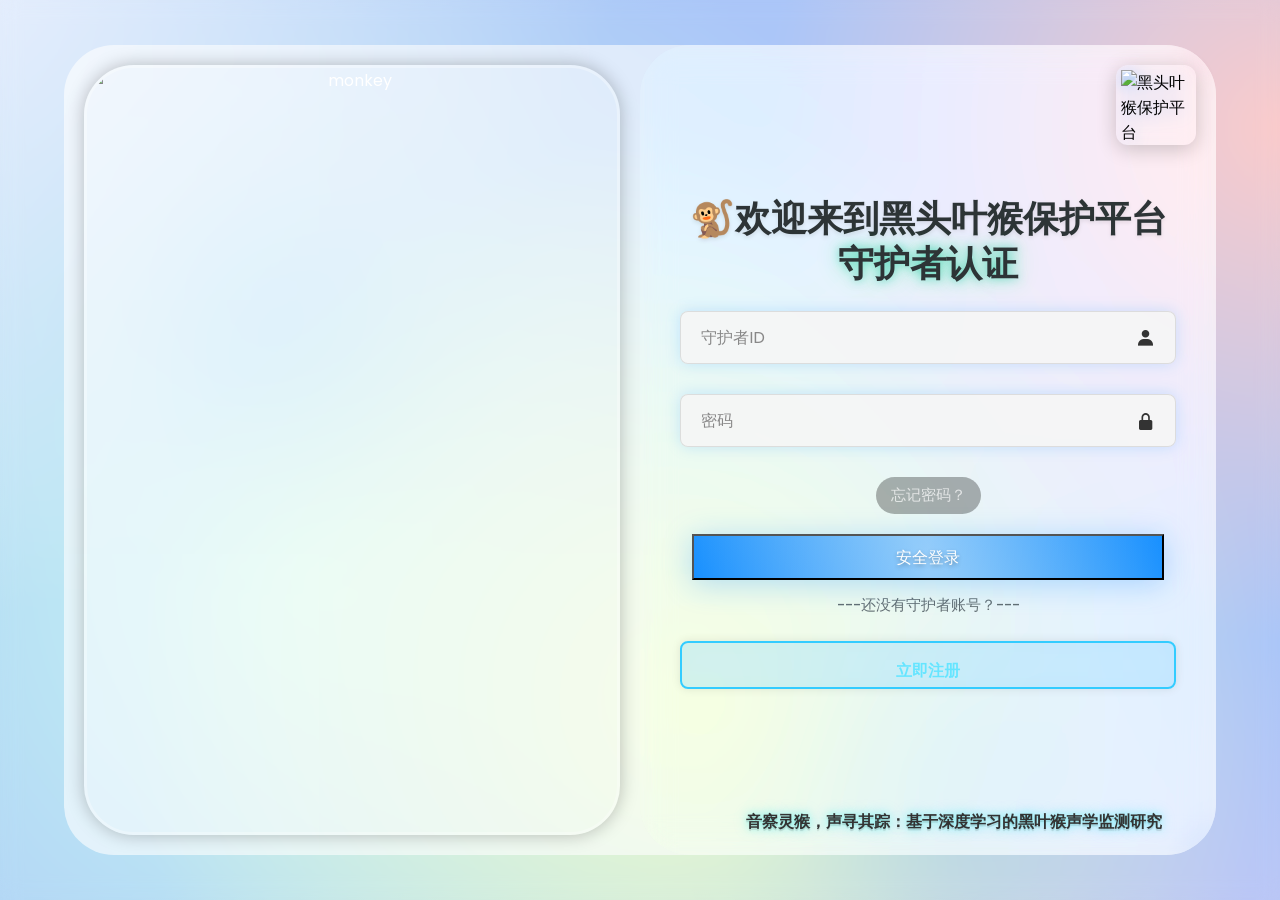
==== index.html @ dd6d5bcc "Add files via upload" ====
<!DOCTYPE html>
<html lang="zh-CN">

<head>
    <meta charset="UTF-8">
    <meta name="viewport" content="width=device-width, initial-scale=1.0">
    <title>黑头叶猴保护平台 - 登录</title>
    <link rel="stylesheet" href="wangye.css">
    <link href='https://unpkg.com/boxicons@2.1.4/css/boxicons.min.css' rel='stylesheet'>
</head>

<body>
    <!-- ======= 新增光影层 ======= -->
    <div class="light-effects">
        <div class="glow-circle blue" style="top:20%; left:10%"></div>
        <div class="glow-circle purple" style="top:70%; right:15%"></div>
    </div>
    <!-- 新增视频背景 -->
    <video class="bg-video" autoplay muted loop playsinline>
        <source src="./videos/bg-video.mp4" type="video/mp4">
        Your browser does not support the video tag.
    </video>
    <div class="container">
        <div class="card-logo">
            <img src="img/monkeylogo.png" alt="黑头叶猴保护平台">
        </div>
        <div class="glassmorphism-card">
            <!--<div class="cyber-border"></div>-->
            <div class="form-box login">
                <!--<div class="cyber-border"></div>-->
                <form action="#">
                    <h1>🐒欢迎来到黑头叶猴保护平台</h1>
                    <h1 class="hologram-title">守护者认证</h1>
                    <div class="input-box">
                        <input type="text" placeholder="守护者ID" class="neon-input" required id="username">
                        <div class="input-glow"></div>
                        <i class='bx bxs-user'></i>
                    </div>
                    <div class="input-box">
                        <input type="password" placeholder="密码" class="neon-input" required id="password">
                        <i class='bx bxs-lock-alt'></i>
                    </div>
                    <div class="forgot-link neon-link">
                        <a href="find_pwd.html" class="cyber-glow">忘记密码？</a>
                    </div>
                    <button class="quantum-btn">
                        <span class="btn-glow"></span>
                        <span onclick="verify()">安全登录</a></span>
                    </button>

                    <p>---还没有守护者账号？---</p>
                    <!-- 注册按钮，跳转到注册页面 -->
                    <button class="btn register-btn" onclick="window.location.href='index1.html'">立即注册</button>
                    <!-- 新增科技说明文字 -->
                    <div class="neon-footer">
                        <h4 class="bottom text">音察灵猴，声寻其踪：基于深度学习的黑叶猴声学监测研究</h4>
                    </div>

                </form>
            </div>

            <div class="toggle-panel toggle-left">
                <img src="img/monkey.jpg" alt="monkey" class="monkey-image">
            </div>
            <div class="toggle">

            </div>
        </div>
    </div>

    <script>
        function verify() {
            const username = document.getElementById('username')?.value.trim() ?? '';
            const password = document.getElementById('password')?.value.trim() ?? '';

            if (!username || !password) {
                alert('请输入守护者ID和密码');
                return;
            }

            const guardians = JSON.parse(localStorage.getItem('guardians') || '[]');
            const user = guardians.find(u => u.username === username && u.password === password);

            if (user) {
                localStorage.setItem('current_guardian', username);
                localStorage.setItem('is_logged_in', 'true');
                alert(`欢迎归来，守护者 ${username}`);
                setTimeout(() => {
                    window.location.href = 'home.html'; // 请改为您的实际目标页面
                }, 800);
            } else {
                alert('守护者ID或密码错误，请检查后重试');
                const pwdInput = document.getElementById('password');
                if (pwdInput) {
                    pwdInput.value = '';
                    pwdInput.focus();
                }
            }
        }

        document.addEventListener('DOMContentLoaded', () => {
            const form = document.querySelector('form');
            if (form) {
                form.addEventListener('submit', e => {
                    e.preventDefault();
                    verify();
                });
            }
        });
    </script>
</body>

</html>
---- wangye.css ----
@import url('https://fonts.googleapis.com/css2?family=Poppins:ital,wght@0,100;0,200;0,300;0,400;0,500;0,600;0,700;0,800;0,900;1,100;1,200;1,300;1,400;1,500;1,600;1,700;1,800;1,900&display=swap');

* {
    margin: 0;
    padding: 0;
    box-sizing: border-box;
    font-family: "Poppins", sans-serif;
    text-decoration: none;
    list-style: none;
}

body {
    margin: 0;
    min-height: 100vh;
    background-color: #abc6f8;
    background-image: radial-gradient(closest-side, rgb(255, 255, 255), rgba(235, 105, 78, 0)),
        radial-gradient(closest-side, rgb(250, 203, 203), rgba(243, 11, 164, 0)),
        radial-gradient(closest-side, rgb(237, 252, 202), rgba(254, 234, 131, 0)),
        radial-gradient(closest-side, rgb(197, 248, 241), rgba(170, 142, 245, 0)),
        radial-gradient(closest-side, rgb(206, 200, 243), rgba(248, 192, 147, 0));
    background-size: 130vmax 130vmax, 80vmax 80vmax, 90vmax 90vmax, 110vmax 110vmax, 90vmax 90vmax;
    background-position: -80vmax -80vmax, 60vmax -30vmax, 10vmax 10vmax, -30vmax -10vmax, 50vmax 50vmax;
    background-repeat: no-repeat;
    border-radius: 40px;
    animation: 10s movement linear infinite;
}

body::after {
    content: "";
    display: block;
    position: fixed;
    width: 100%;
    height: 100%;
    top: 0;
    left: 0;
    backdrop-filter: blur(10px);
    -webkit-backdrop-filter: blur(10px);
}

@keyframes movement {

    0%,
    100% {
        background-size: 130vmax 130vmax, 80vmax 80vmax, 90vmax 90vmax, 110vmax 110vmax, 90vmax 90vmax;
        background-position: -80vmax -80vmax, 60vmax -30vmax, 10vmax 10vmax, -30vmax -10vmax, 50vmax 50vmax;
    }

    25% {
        background-size: 100vmax 100vmax, 90vmax 90vmax, 100vmax 100vmax, 90vmax 90vmax, 60vmax 60vmax;
        background-position: -60vmax -90vmax, 50vmax -40vmax, 0vmax -20vmax, -40vmax -20vmax, 40vmax 60vmax;
    }

    50% {
        background-size: 80vmax 80vmax, 110vmax 110vmax, 80vmax 80vmax, 60vmax 60vmax, 80vmax 80vmax;
        background-position: -50vmax -70vmax, 40vmax -30vmax, 10vmax 0vmax, 20vmax 10vmax, 30vmax 70vmax;
    }

    75% {
        background-size: 90vmax 90vmax, 90vmax 90vmax, 100vmax 100vmax, 90vmax 90vmax, 70vmax 70vmax;
        background-position: -50vmax -40vmax, 50vmax -30vmax, 20vmax 0vmax, -10vmax 10vmax, 40vmax 60vmax;
    }
}

/* ======== 新增视频背景样式 ======== */
.bg-video {
    display: none;
    position: fixed;
    top: 50%;
    left: 50%;
    min-width: 100%;
    min-height: 100%;
    width: auto;
    height: auto;
    transform: translate(-50%, -50%);
    z-index: -1;
    filter: brightness(0.7);
    object-fit: cover;
}

.container {
    width: 90vw;
    height: 90vh;
    position: absolute;
    left: 50%;
    top: 50%;
    transform: translate(-50%, -50%);
    z-index: 1;
    border-radius: 50px;
    background-color: rgba(255, 255, 255, 0.6);
    border: 0px solid rgba(255, 255, 255, 0.18);
    display: flex;
    scroll-snap-type: y mandatory;
}


.container h1 {
    font-size: 36px;
    margin: -10px 0;
}

.container .toggle-panel.toggle-left h1 {
    font-size: 1.7rem !important;
    /* 桌面端放大到56px (假设根字体16px) */
    line-height: 1.1;
    margin-bottom: 15px !important;
    color: hsl(175, 100%, 50%) !important;
    text-shadow:
        0 0 8px hsla(175, 100%, 50%, 0.4),
        0 0 16px hsla(195, 100%, 50%, 0.3),
        0 2px 1px rgba(0, 0, 0, 0.15);
    /* 其他属性保持原样 */
}

/* ====== 霓虹标题动画 ====== */
/* 主标题量子级透光处理 */
.toggle-panel.toggle-left h1 {
    font-size: 3.5rem !important;
    /* 原28px改为响应式单位 */
    line-height: 1.2;
    margin-bottom: 15px !important;
    color: hsl(167, 42%, 58%)ortant;
    /* 量子蓝绿色 */
    text-shadow:
        0 0 8px hsla(175, 100%, 50%, 0.4),
        /* 核心光晕层 */
        0 0 16px hsla(195, 100%, 50%, 0.3),
        /* 次光晕层 */
        0 2px 1px rgba(0, 0, 0, 0.15);
    /* 立体投影 */
    font-weight: 700;
    letter-spacing: -0.5px;
    /* 紧凑字距 */
    background: linear-gradient(45deg,
            hsl(175, 100%, 60%),
            hsl(195, 100%, 60%));
    /* 渐变流光 */
    -webkit-background-clip: text;
    background-clip: text;
    -webkit-text-fill-color: transparent;
    animation: quantum-glow 2.4s ease-in-out infinite alternate,
        text-scale 3s ease-in-out infinite alternate;
}

@keyframes text-scale {
    0% {
        transform: scale(1);
    }

    100% {
        transform: scale(1.05);
    }
}

.bottom {
    width: 95%;
    height: 46px;
    text-shadow:
        0 0 8px hsla(175, 100%, 50%, 0.4),
        /* 核心光晕层 */
        0 0 16px hsla(195, 100%, 50%, 0.3),
        /* 次光晕层 */
        0 2px 1px rgba(0, 0, 0, 0.15);
}

.register-btn {
    background: hsla(200, 100%, 50%, 0.15) !important;
    border: 2px solid hsl(195, 100%, 60%) !important;
    backdrop-filter: blur(12px);
    margin: 10px 0;
    box-shadow:
        0 0 16px hsla(195, 100%, 50%, 0.3),
        inset 0 0 12px hsla(195, 100%, 60%, 0.2);
    color: hsl(190, 100%, 70%) !important;
    transition: all 0.3s cubic-bezier(0.25, 1, 0.5, 1);
    padding: 15px;
}

/* 按钮动态光效 */
.register-btn:hover {
    color: hsl(190, 100%, 85%) !important;
    /* 悬态更亮 */
    background: hsla(200, 100%, 50%, 0.4) !important;
    box-shadow:
        0 0 24px hsla(195, 84%, 52%, 0.5),
        inset 0 0 16px hsla(195, 100%, 60%, 0.3);
    transform: translateY(-1px) scale(1.02);
}

.register-btn:active {
    transform: translateY(1px) scale(0.98);
    filter: brightness(0.9);
    color: hsl(190, 100%, 65%) !important;
    /* 点击态更暗 */
}


@keyframes quantum-glow {
    0% {
        opacity: 0.96;
        filter: brightness(1.1);
    }

    100% {
        opacity: 1;
        filter: brightness(1.3);
        text-shadow:
            0 0 12px hsla(175, 100%, 50%, 0.6),
            0 0 24px hsla(195, 100%, 50%, 0.4),
            0 4px 2px rgba(0, 0, 0, 0.1);
    }
}

.container p {
    font-size: 14.5px;
    margin: 15px 0;
}

form {
    width: 100%;
}

.form-box {
    position: absolute;
    right: 0;
    width: 50%;
    height: 100%;
    background: rgba(255, 255, 255, 0.2) !important;
    /* 增加透明度 */
    backdrop-filter: blur(16px) saturate(180%) !important;
    /* 增强模糊 */

    display: flex;
    align-items: center;
    color: #333;
    text-align: center;
    padding: 40px;
    border-radius: 50px;
    z-index: 1;
    transition: .6s ease-in-out 1.2s, visibility 0s 1s;
}

/* 右侧表单全描边 */
.form-box::after {
    display: none;
    content: "";
    position: absolute;
    inset: -2px;
    background: conic-gradient(from 0deg at 50% 50%,
            #1890ff 0deg,
            #c471ed 180deg,
            #1890ff 360deg);
    mask:
        linear-gradient(#000 0 0) content-box,
        linear-gradient(#000 0 0);
    mask-composite: exclude;
    padding: 2px;
    border-radius: 18px;
    animation: cyber-border-glow 3s linear infinite;
    z-index: -1;
    pointer-events: none;
}


/* 新增标题样式 */
.form-box h1 {
    font-weight: 700;
    /* 加粗 */
    color: #2d3436;
    /* 深灰色 */
    text-shadow: 0 2px 4px rgba(0, 0, 0, 0.1);
    /* 文字阴影 */
}

/* 新增段落样式 */
.form-box p {
    font-weight: 500;
    /* 中等加粗 */
    color: #636e72;
    /* 中灰色 */
}

.container.active .form-box {
    right: 50%;
}

.form-box.register {
    flex: 1;
    /* 占用 50% 的宽度 */
    height: 100%;
    /* 高度与父容器一致 */
    display: flex;
    flex-direction: column;
    justify-content: center;
    /* 垂直居中 */
    align-items: center;
    /* 水平居中 */
    padding: 20px;
    /* 内边距 */
    box-sizing: border-box;
    /* 包括内边距在内 */
}

.container.active .form-box.register {
    visibility: visible;
}

.input-box {
    position: relative;
    margin: 30px 0;
    cursor: default;
    /* 修复父元素强制手型问题 */
}

.input-box input {
    width: 100%;
    padding: 13px 50px 13px 20px;
    background: rgba(245, 245, 245, 0.9);
    border-radius: 8px;
    border: 1px solid rgba(0, 0, 0, 0.1);
    outline: none;
    font-size: 16px;
    color: #333;
    font-weight: 500;
    transition: all 0.3s cubic-bezier(0.4, 0, 0.2, 1);
    /* 新增过渡效果 */
}

.input-box input::placeholder {
    color: #888;
    font-weight: 400;
}

.input-box i {
    position: absolute;
    right: 20px;
    top: 50%;
    transform: translateY(-50%);
    font-size: 20px;
    cursor: pointer !important;
}

.forgot-link {
    margin: -15px 0 15px;
}

.forgot-link a {
    font-size: 14.5px;
    color: #333;
    cursor: pointer !important;
    /* 强制手型 */
    display: inline-block;
    /* 确保点击区域正确 */
}

.monkey1-img {
    width: 100%;
    /* 固定宽度，你可以改大小 */
    height: 100%;
    /* 图片不变形 */
    margin-bottom: 0px;
    /* 距离下面文字的间距 */
    box-shadow: 0 0 18px rgba(0, 0, 0, 0.25);
    /* 柔和阴影 */
    border: 3px solid rgba(255, 255, 255, 0.3);
    /* 白色半透明边框，更美观 */
    border-radius: 50px;
}

.monkey2-img {
    width: 100%;
    /* 固定宽度，你可以改大小 */
    height: 100%;
    /* 图片不变形 */
    margin-bottom: 0px;
    /* 距离下面文字的间距 */
    box-shadow: 0 0 18px rgba(0, 0, 0, 0.25);
    /* 柔和阴影 */
    border: 3px solid rgba(255, 255, 255, 0.3);
    /* 白色半透明边框，更美观 */
    border-radius: 50px;
}

.btn {
    width: 100%;
    height: 48px;
    background: #00b894;
    /* 更醒目的绿色 */
    box-shadow: 0 4px 12px rgba(0, 184, 148, 0.3);
    /* 新增发光阴影 */
    border-radius: 8px;
    box-shadow: 0 0 10px rgba(0, 0, 0, .1);
    border: none;
    cursor: pointer;
    font-size: 16px;
    color: #fff;
    font-weight: 600;
    transition: all 0.3s;
    /* 新增过渡动画 */
}


/* 新增悬停效果 */
.btn:hover {
    background: #00a383;
    /* 悬停深绿色 */
    transform: translateY(-2px);
}

/* ====== 忘记密码模块特效 ====== */
.neon-link {
    position: relative;
    margin: 20px 0;
}

.cyber-glow {
    color: rgba(255, 255, 255, 0.7) !important;
    font-size: 14px;
    padding: 8px 15px;
    border-radius: 20px;
    background: rgba(0, 0, 0, 0.3);
    transition: all 0.3s cubic-bezier(0.4, 0, 0.2, 1);
}

.cyber-glow:hover {
    color: #1890ff !important;
    box-shadow: 0 0 15px rgba(24, 144, 255, 0.3);
}

.cyber-glow::before {
    content: "";
    position: absolute;
    inset: 0;
    border: 1px solid rgba(24, 144, 255, 0.5);
    border-radius: 8px;
    opacity: 0;
    transition: opacity 0.3s;
}

.cyber-glow:hover::before {
    opacity: 1;
}

.cyber-glow::after {
    content: "";
    position: absolute;
    bottom: -2px;
    left: 50%;
    width: 0;
    height: 2px;
    background: linear-gradient(90deg, #1890ff, #c471ed);
    transform: translateX(-50%);
    transition: width 0.3s;
}

.cyber-glow:hover::after {
    width: 80%;
}

.social-icons {
    display: flex;
    justify-content: center;
}

/* ====== 社交图标特效 ====== */
.social-section {
    margin-top: 25px;
    position: relative;
    z-index: 1;
}

.neon-text {
    color: rgba(255, 255, 255, 0.8);
    text-shadow: 0 0 10px rgba(24, 144, 255, 0.3);
    font-size: 14px;
    margin-bottom: 15px !important;
}

.cyber-icons {
    display: grid !important;
    grid-template-columns: repeat(4, 1fr);
    gap: 12px;
}

.icon-glow {
    position: relative;
    display: flex !important;
    justify-content: center;
    align-items: center;
    width: 50px;
    height: 50px;
    background: rgba(0, 0, 0, 0.3);
    border-radius: 12px;
    transition: all 0.3s cubic-bezier(0.4, 0, 0.2, 1);
}

.icon-glow:hover {
    background: rgba(24, 144, 255, 0.15);
    transform: translateY(-3px);
}

.icon-glow i {
    font-size: 26px;
    color: #fff !important;
    z-index: 2;
}

.icon-halo {
    position: absolute;
    width: 100%;
    height: 100%;
    background: radial-gradient(circle,
            rgba(24, 144, 255, 0.3) 0%,
            rgba(24, 144, 255, 0) 70%);
    filter: blur(15px);
    opacity: 0;
    transition: opacity 0.3s;
}

.icon-glow:hover .icon-halo {
    opacity: 1;
}

/* 各平台专属光效 */
.icon-glow:nth-child(1) .icon-halo {
    background: radial-gradient(circle, #ea4335 0%, transparent 70%);
}

.icon-glow:nth-child(2) .icon-halo {
    background: radial-gradient(circle, #1877f2 0%, transparent 70%);
}

.icon-glow:nth-child(3) .icon-halo {
    background: radial-gradient(circle, #333 0%, transparent 70%);
}

.icon-glow:nth-child(4) .icon-halo {
    background: radial-gradient(circle, #0a66c2 0%, transparent 70%);
}

.social-icons a,
.social-icons a i {
    /* 新增图标元素 */
    display: inline-flex;
    padding: 10px;
    border-color: #00b894;
    border-radius: 8px;
    font-size: 24px;
    color: #00b894;
    background: rgba(0, 184, 148, 0.1);
    margin: 0 8px;
    cursor: pointer !important;
    /* 强制手型 */
    pointer-events: auto !important;
    /* 允许事件穿透 */
}

.input-box i[class^="bx"] {
    cursor: pointer !important;
    /* 所有Boxicons图标强制手型 */
}

.toggle-box {
    position: absolute;
    width: 100%;
    height: 100%;
}

.toggle-box::before {
    content: '';
    position: absolute;
    left: -250%;
    width: 300%;
    height: 100%;
    background: #4CAF50;
    /* 统一绿色主题 */
    border-radius: 150px;
    z-index: 2;
    transition: 1.8s ease-in-out;
}

.container.active .toggle-box::before {
    left: 50%;
}

.toggle-panel {
    position: absolute;
    width: 50%;
    height: 100%;
    /* background: seagreen; */
    color: #fff;
    display: flex;
    flex-direction: column;
    justify-content: center;
    align-items: center;
    z-index: 2;
    transition: .6s ease-in-out;
}

/* ----------- 新增以下代码 ----------- */
.toggle-panel.toggle-left {
    flex: 1;
    height: 100%;
    display: flex;
    flex-direction: column;
    justify-content: center;
    align-items: center;
    padding: 20px;
    box-sizing: border-box;
    text-align: center;
}

/* 黑头叶猴图片样式 */
.monkey-image {
    width: 100%;
    /* 固定宽度，你可以改大小 */
    height: 100%;

    /* 图片不变形 */
    margin-bottom: 0px;
    /* 距离下面文字的间距 */
    box-shadow: 0 0 18px rgba(0, 0, 0, 0.25);
    /* 柔和阴影 */
    border: 3px solid rgba(255, 255, 255, 0.3);
    /* 白色半透明边框，更美观 */
    border-radius: 50px;
}


.toggle-panel.toggle-left::after {
    content: "";
    position: absolute;
    inset: -2px;

    mask:
        linear-gradient(#000 0 0) content-box,
        linear-gradient(#000 0 0);
    mask-composite: exclude;
    padding: 2px;
    border-radius: 18px;
    /* 比容器大2px */
    animation: cyber-border-glow 3s linear infinite;
    z-index: -1;
    /* 确保在内容下方 */
    pointer-events: none;
    /* 禁止交互 */
}

@keyframes cyber-border-glow {
    0% {
        filter: hue-rotate(0deg);
    }

    100% {
        filter: hue-rotate(360deg);
    }
}


.toggle-panel.toggle-left h1,
/* 次文本晶体渲染 */
.toggle-panel.toggle-left p {
    font-size: 18px !important;
    color: hsl(165, 100%, 70%) !important;
    /* 晶透青绿色 */
    text-shadow:
        0 0 4px hsla(165, 100%, 50%, 0.3),
        0 1px 1px rgba(0, 0, 0, 0.2);
    font-weight: 500;
    letter-spacing: 0.5px;
}

.toggle-panel.toggle-left .btn {
    color: #333 !important;
    border-color: #333 !important;
    /* 按钮文字和边框改为黑色 */
}


.toggle-panel.toggle-left {
    left: 0;
    transition-delay: 1.2s;
}

.container.active .toggle-panel.toggle-left {
    left: -50%;
    transition-delay: .6s;
}

.toggle-panel.toggle-right {
    right: -50%;
    transition-delay: .6s;
}

.container.active .toggle-panel.toggle-right {
    right: 0;
    transition-delay: 1.2s;
}

.toggle-panel p {
    margin-bottom: 20px;
}

.toggle-panel .btn {
    width: 160px;
    height: 46px;
    background: transparent;
    border: 2px solid #fff;
    box-shadow: none;
}

@media screen and (max-width: 650px) {
    .container {
        height: calc(100vh - 40px);
    }

    .form-box {
        bottom: 0;
        width: 100%;
        height: 70%;
    }

    .container.active .form-box {
        right: 0;
        bottom: 30%;
    }

    .toggle-box::before {
        left: 0;
        top: -270%;
        width: 100%;
        height: 300%;
        border-radius: 20vw;
    }

    .container.active .toggle-box::before {
        left: 0;
        top: 70%;
    }

    .container.active .toggle-panel.toggle-left {
        left: 0;
        top: -30%;
    }

    .toggle-panel {
        width: 100%;
        height: 30%;
    }

    .toggle-panel.toggle-left {
        top: 0;
    }

    .toggle-panel.toggle-right {
        right: 0;
        bottom: -30%;
    }

    .container.active .toggle-panel.toggle-right {
        bottom: 0;
    }
}

/* 新增QQ风格光影系统 */
:root {
    --neon-blue: #1890ff;
    --cyber-purple: #c471ed;
    --glow-opacity: 0.4;
}

/* 背景动态光斑 */
.glow-circle {
    position: fixed;
    width: 300px;
    height: 300px;
    background: radial-gradient(circle,
            rgba(24, 144, 255, 0.3) 0%,
            rgba(196, 113, 237, 0) 70%);
    filter: blur(80px);
    z-index: 0;
}

/* 输入框霓虹效果 */
.neon-input {
    border: 1px solid rgba(255, 255, 255, 0.3);
    background: rgba(0, 0, 0, 0.4);
    box-shadow: 0 0 15px rgba(24, 144, 255, 0.2);
    transition: all 0.3s cubic-bezier(0.4, 0, 0.2, 1),
        box-shadow 0.5s ease-in-out !important;
    /* 新增阴影过渡 */
}

.neon-input:focus {
    border-color: #00f3ff !important;
    /* 更亮的青色 */
    box-shadow:
        0 0 15px rgba(0, 243, 255, 0.8),
        /* 核心光晕层 */
        0 0 25px rgba(0, 184, 148, 0.6),
        /* 中间扩散层 */
        0 0 35px rgba(0, 114, 255, 0.4) !important;
    /* 外围辉光层 */
    animation: input-glow-pulse 0.8s ease-in-out infinite alternate;
}

/* 量子按钮特效 */
.quantum-btn {
    width: 95%;
    /* 新增：横向拉长 */
    height: 46px !important;
    /* 新增：高度放大 */
    margin-left: 0%;
    /* 新增：保持居中 */
    font-size: 16px;
    /* 新增：字体放大 */
    padding: 0 15px;
    /* 新增：增加左右间距 */
    transform: none !important;
    /* 取消所有位移 */
    background: linear-gradient(45deg,
            #1890ff 0%,
            #4dabf7 50%,
            #1890ff 100%);
    box-shadow: 0 4px 30px rgba(24, 144, 255, 0.3);
    position: relative;
    overflow: hidden !important;
    /* 约束溢出范围 */
    padding: 0 20px;
    /* 增加内边距 */
}

/* 在.quantum-btn原有样式中添加 */
.quantum-btn:focus {
    outline: none;
    box-shadow: 0 0 0 3px rgba(0, 198, 255, 0.3),
        /* 新增外发光 */
        0 8px 40px rgba(0, 114, 255, 0.6);
}

/* 新增激活状态 */
.quantum-btn:active {
    transform: translateY(1px);
    box-shadow: 0 4px 20px rgba(0, 114, 255, 0.4);
}

.quantum-btn span:last-child {
    position: relative;
    z-index: 3;
    /* 文字保持在最上层 */
    color: white !important;
    text-shadow: 0 2px 4px rgba(0, 0, 0, 0.3);
    display: inline-block;
    /* 确保文字容器正确 */
    width: 100%;
}

.btn-glow {
    z-index: 1;
    /* 设置层级 */
    left: 0 !important;
    /* 取消横向偏移 */
    top: -40% !important;
    /* 垂直居中定位 */
    position: absolute;
    width: 100% !important;
    /* 加宽流光层 */
    height: 180% !important;
    /* 根据按钮高度比例调整 */
    background: linear-gradient(90deg,
            rgba(255, 255, 255, 0) 0%,
            rgba(255, 255, 255, 0.4) 50%,
            rgba(255, 255, 255, 0) 100%);
    animation: glow-sweep 1.2s infinite;
}

@keyframes glow-sweep {
    0% {
        transform: translateX(-110%) rotate(20deg);
    }

    100% {
        transform: translateX(110%) rotate(20deg);
    }
}

/* 赛博朋克边框 */
.cyber-border {
    position: absolute;
    inset: 0;
    background: conic-gradient(from 180deg at 50% 50%,
            #1890ff 0deg,
            #c471ed 180deg,
            #1890ff 360deg);
    mask:
        linear-gradient(#000 0 0) content-box,
        linear-gradient(#000 0 0);
    mask-composite: exclude;
    padding: 2px;
    border-radius: 50px;
}

/* 社交图标容器+图标 */
.social-icons a,
.social-icons a i {
    cursor: pointer !important;
}

/* 安全登录按钮 */
.quantum-btn {
    cursor: pointer !important;
}

/* 注册/登录切换按钮 */
.toggle-panel .btn {
    cursor: pointer !important;
}

/* 密码输入框的图标指针 */
.input-box .bxs-lock-alt {
    cursor: pointer;
    /* 手型 */
}

@media (max-width: 768px) {
    .quantum-btn {
        width: 92% !important;
        /* 更紧凑的宽度 */
        margin-left: 4%;
        /* 居中修正 */
        height: 44px !important;
        font-size: 15px;
        padding: 0 20px;
        transform: none;
        /* 移动端取消定位偏移 */
    }
}

/* ====== 新增：修复平台徽章定位问题 ====== */
.platform-badge {
    position: static !important;
    /* 取消绝对定位 */
    margin-top: 20px;
    /* 添加与按钮的间距 */
}

/* ====== 底部科技说明 ====== */
.neon-footer {
    position: absolute;
    bottom: 0.1px;
    width: 100%;
    text-align: center;
}

.neon-footer p {
    font-size: 1px !important;
    color: hsl(165, 100%, 70%) !important;
    /* 使用左侧面板同款青绿色 */
    text-shadow:
        0 0 8px hsla(175, 100%, 50%, 0.3),
        0 0 12px hsla(195, 100%, 50%, 0.3);
    padding: 0 !important;
    /* 移除内边距 */
    background: none !important;
    /* 移除渐变背景 */
    border: none !important;
    /* 移除边框 */
    backdrop-filter: none !important;
    /* 移除滤镜效果 */
    white-space: nowrap;
    /* 强制不换行 */
    line-height: 0.4;
}

/* ====== 呼吸动画 ====== */
@keyframes text-glow {
    from {
        opacity: 0.9;
    }

    to {
        opacity: 1;
        text-shadow: 0 0 15px rgba(24, 144, 255, 1),
            0 0 30px rgba(24, 144, 255, 0.6);
    }
}

/* ====== 移动端适配 ====== */
@media (max-width: 768px) {
    .neon-footer {
        bottom: 15px;
        padding: 0 10%;
    }

    .neon-footer p {
        font-size: 12px;
        padding: 6px 12px;
    }
}

/* 移动端量子适配 */
@media (max-width: 768px) {
    .toggle-panel.toggle-left h1 {
        font-size: 2.8rem !important;
        text-shadow:
            0 0 6px hsla(175, 100%, 50%, 0.4),
            0 0 12px hsla(195, 100%, 50%, 0.3);
    }

    .neon-footer p {
        font-size: 12px !important;
        padding: 8px 16px;
    }
}

/* 新增logo样式 */
.card-logo {
    position: absolute;
    top: 20px;
    right: 20px;
    z-index: 999;
    width: 80px;
    height: 80px;
    border-radius: 12px;
    overflow: hidden;
    background: rgba(255, 255, 255, 0.1);
    backdrop-filter: blur(8px);
    padding: 5px;
    box-shadow: 0 4px 20px rgba(0, 0, 0, 0.2);
    animation: logo-glow 2s ease-in-out infinite alternate;
}

@keyframes logo-glow {
    from {
        box-shadow: 0 0 10px rgba(24, 144, 255, 0.3);
    }

    to {
        box-shadow: 0 0 20px rgba(24, 144, 255, 0.5),
            0 0 30px rgba(196, 113, 237, 0.3);
    }
}

.card-logo img {
    width: 100%;
    height: 100%;
    object-fit: contain;
    filter: drop-shadow(0 2px 8px rgba(24, 144, 255, 0.3));
}

.hologram-title {
    text-shadow:
        0 0 10px rgba(0, 184, 148, 0.5),
        0 0 20px rgba(0, 255, 128, 0.3),
        0 0 30px rgba(0, 255, 128, 0.2) !important;
    animation: hologram-pulse 2s ease-in-out infinite;
}

@keyframes hologram-pulse {
    0% {
        text-shadow: 0 0 10px rgba(0, 184, 148, 0.5), 0 0 20px rgba(0, 255, 128, 0.3), 0 0 30px rgba(0, 255, 128, 0.2);
    }

    50% {
        text-shadow: 0 0 15px rgba(0, 255, 128, 0.6), 0 0 25px rgba(0, 255, 128, 0.4), 0 0 35px rgba(0, 255, 128, 0.3);
    }

    100% {
        text-shadow: 0 0 10px rgba(0, 184, 148, 0.5), 0 0 20px rgba(0, 255, 128, 0.3), 0 0 30px rgba(0, 255, 128, 0.2);
    }
}

@keyframes input-glow-pulse {
    from {
        filter: brightness(1);
        box-shadow:
            0 0 15px rgba(0, 243, 255, 0.8),
            0 0 25px rgba(0, 184, 148, 0.6),
            0 0 35px rgba(0, 114, 255, 0.4);
    }

    to {
        filter: brightness(1.2);
        box-shadow:
            0 0 25px rgba(0, 243, 255, 1),
            0 0 35px rgba(0, 184, 148, 0.8),
            0 0 45px rgba(0, 114, 255, 0.6);
    }
}

/* 调整注册按钮样式 */
.register-submit-btn {
    width: 100%;
    /* 按钮宽度占满表单 */
    height: 48px;
    /* 按钮高度 */
    background: #00b894;
    /* 绿色背景 */
    border: none;
    border-radius: 8px;
    /* 圆角 */
    color: #fff;
    /* 白色文字 */
    font-size: 16px;
    font-weight: 600;
    cursor: pointer;
    transition: all 0.3s ease-in-out;
    /* 添加过渡效果 */
}

.register-submit-btn:hover {
    background: #00a383;
    /* 悬停时更深的绿色 */
    transform: translateY(-2px);
    /* 悬停时轻微上移 */
}

.register-submit-btn:active {
    transform: translateY(1px);
    /* 点击时轻微下移 */
    filter: brightness(0.9);
    /* 点击时降低亮度 */
}

/* 调整输入框样式 */
.form-box.register .input-box {
    margin-bottom: 20px;
    /* 增加输入框之间的间距 */
}

.form-box.register .input-box input {
    width: 100%;
    /* 输入框宽度占满表单 */
    padding: 12px 16px;
    /* 内边距 */
    border: 1px solid rgba(0, 0, 0, 0.1);
    /* 边框颜色 */
    border-radius: 8px;
    /* 圆角 */
    background: rgba(255, 255, 255, 0.8);
    /* 背景颜色 */
    font-size: 16px;
    color: #333;
    /* 文字颜色 */

    transition: all 0.3s ease-in-out;
    /* 添加过渡效果 */
}

.form-box.register .input-box input:focus {
    border-color: #00b894;
    /* 聚焦时边框颜色 */
    box-shadow: 0 0 8px rgba(0, 184, 148, 0.4);
    /* 聚焦时阴影效果 */
}

/* 调整标题样式 */
.form-box.register h1 {
    font-size: 24px;
    /* 标题字体大小 */
    color: #2d3436;
    /* 深灰色 */
    margin-bottom: 20px;
    /* 标题与输入框之间的间距 */
    text-shadow: 0 2px 4px rgba(0, 0, 0, 0.1);
    /* 添加文字阴影 */
}

/* 调整忘记密码链接样式 */
.form-box.register .forgot-link a {
    font-size: 14px;
    color: #00b894;
    /* 绿色文字 */
    text-decoration: none;
    transition: color 0.3s ease-in-out;
}

.form-box.register .forgot-link a:hover {
    color: #00a383;
    /* 悬停时更深的绿色 */
}

/* 调整 .glassmorphism-card 的布局 */
.glassmorphism-card {
    display: flex;
    /* 使用 Flexbox 布局 */
    justify-content: space-between;
    /* 子元素均匀分布 */
    align-items: center;
    /* 垂直居中对齐 */
    width: 100%;
    /* 占满父容器宽度 */
    height: 100%;
    /* 占满父容器高度 */
    padding: 20px;
    /* 增加内边距 */
    box-sizing: border-box;
    /* 包括内边距在内 */
}
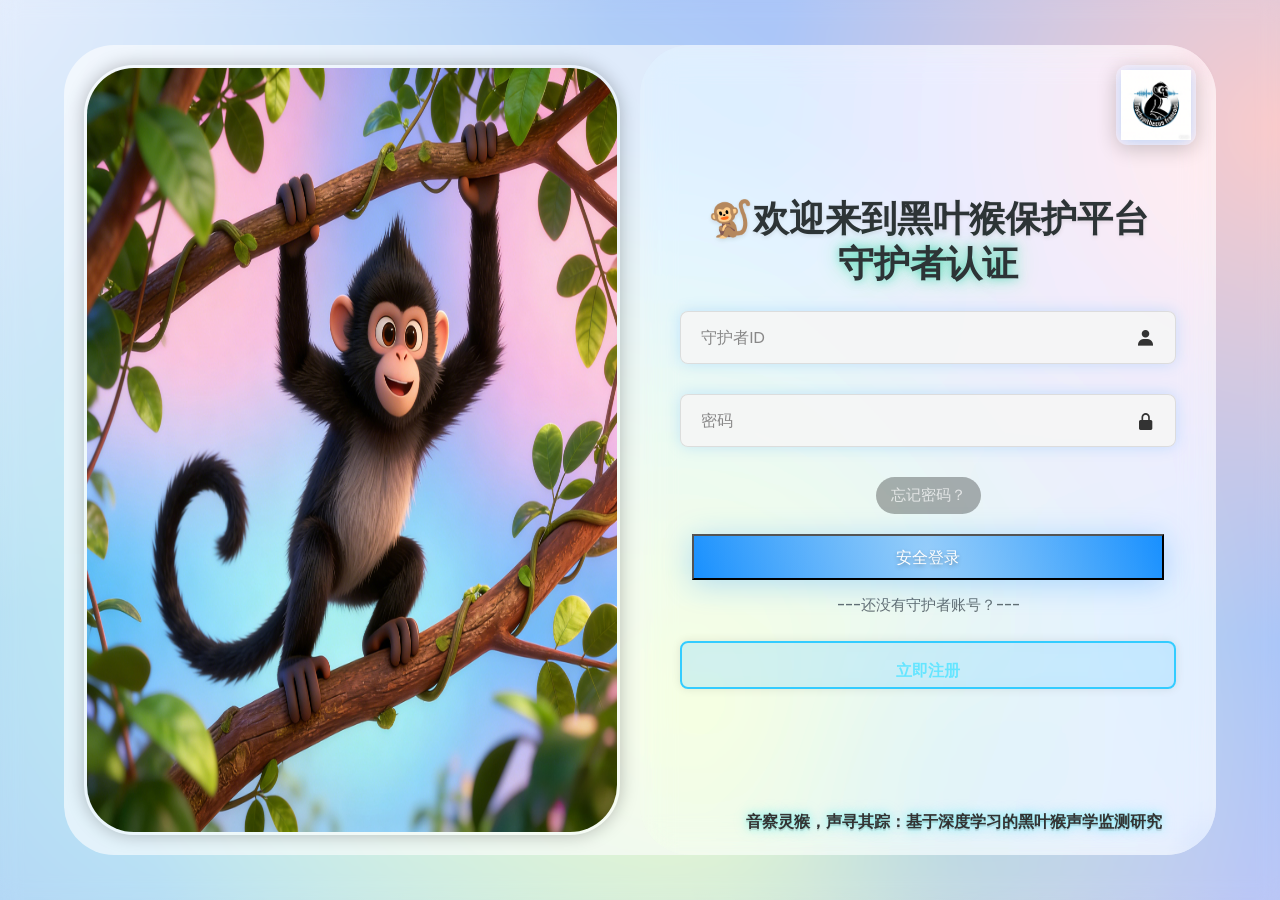
==== commit 733e1529: "Fix HTML encoding issues in index.html" ====
--- a/index.html
+++ b/index.html
@@ -4,7 +4,7 @@
 <head>
     <meta charset="UTF-8">
     <meta name="viewport" content="width=device-width, initial-scale=1.0">
-    <title>黑头叶猴保护平台 - 登录</title>
+    <title>黑叶猴保护平台 - 登录</title>
     <link rel="stylesheet" href="wangye.css">
     <link href='https://unpkg.com/boxicons@2.1.4/css/boxicons.min.css' rel='stylesheet'>
 </head>
@@ -22,14 +22,14 @@
     </video>
     <div class="container">
         <div class="card-logo">
-            <img src="img/monkeylogo.png" alt="黑头叶猴保护平台">
+            <img src="img/monkeylogo.png" alt="黑叶猴保护平台">
         </div>
         <div class="glassmorphism-card">
             <!--<div class="cyber-border"></div>-->
             <div class="form-box login">
                 <!--<div class="cyber-border"></div>-->
                 <form action="#">
-                    <h1>🐒欢迎来到黑头叶猴保护平台</h1>
+                    <h1>🐒欢迎来到黑叶猴保护平台</h1>
                     <h1 class="hologram-title">守护者认证</h1>
                     <div class="input-box">
                         <input type="text" placeholder="守护者ID" class="neon-input" required id="username">
@@ -110,4 +110,4 @@
     </script>
 </body>
 
-</html>+</html>
